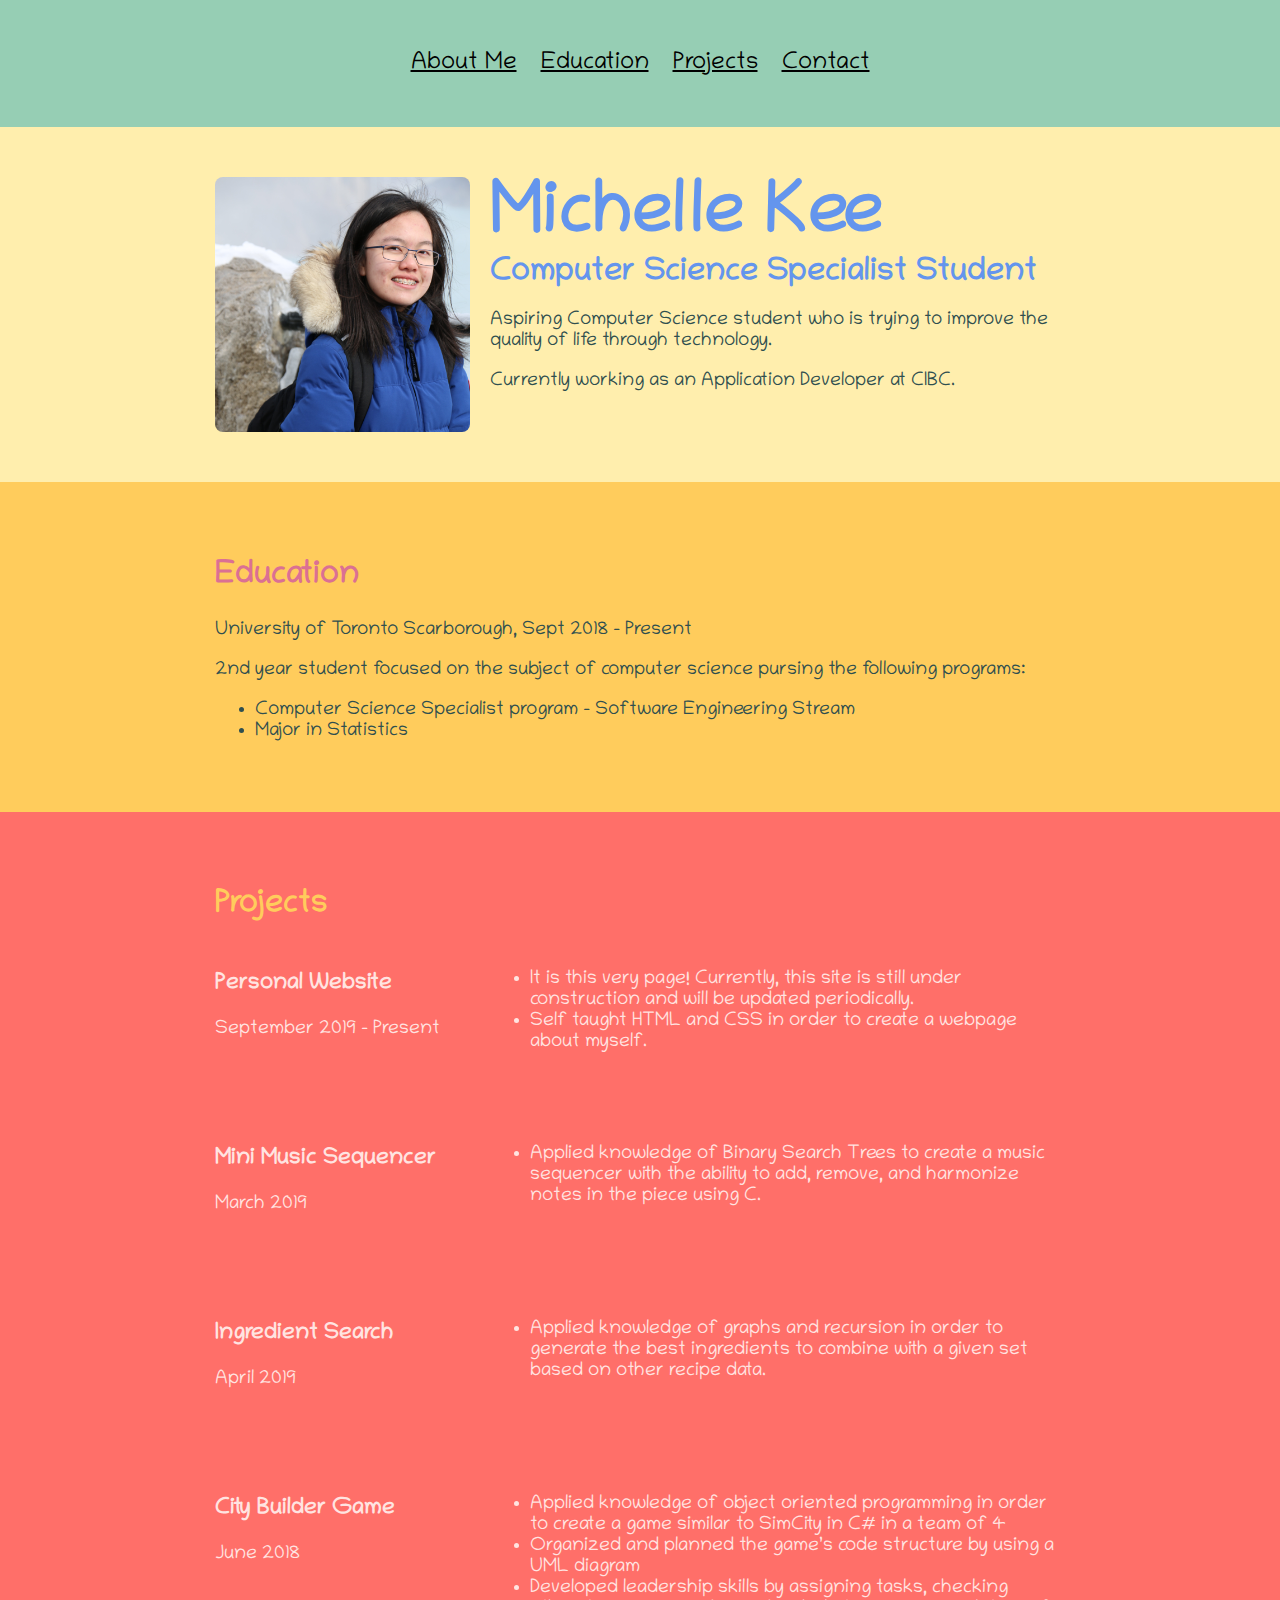
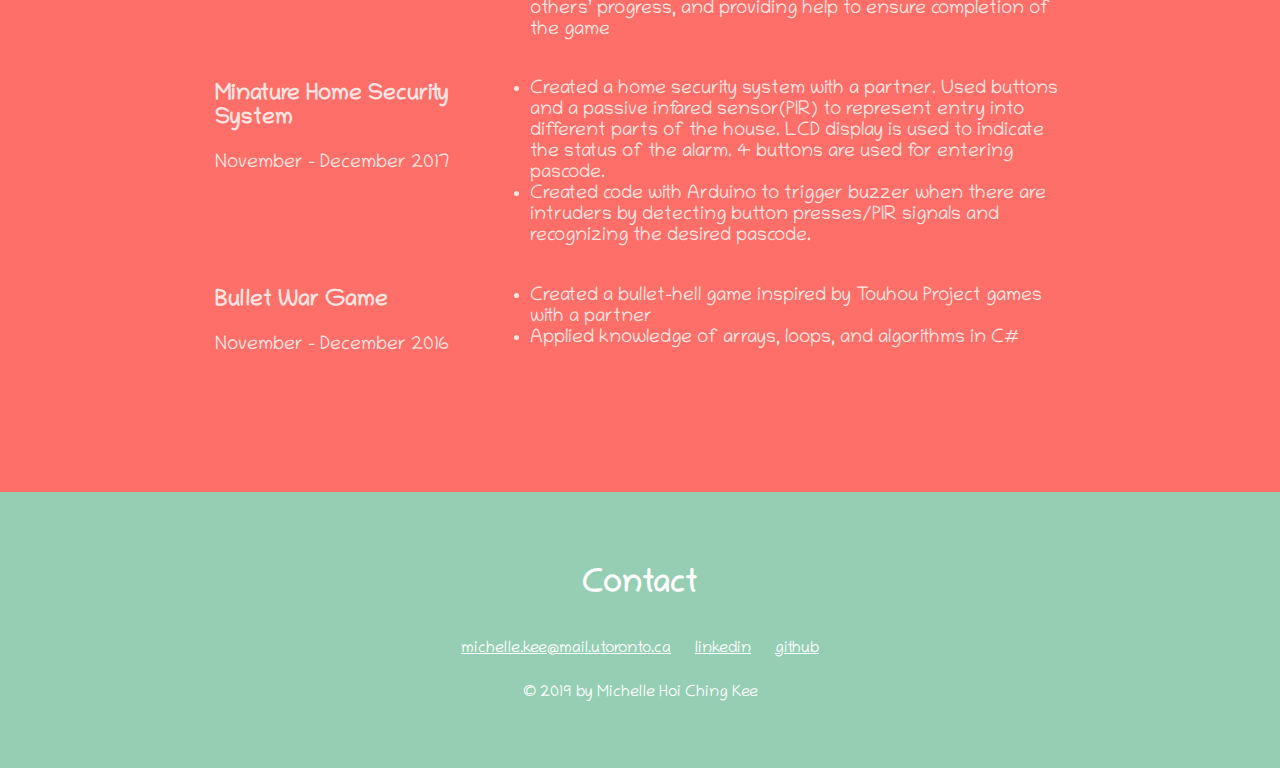
==== index.html @ d8b6e078 "Add files via upload" ====
<!doctype html>
<html lang = "en">
<head>
	<meta charset = "UTF-8">
	<meta name="viewport" content="width=device-width", "initial-scale=1.0">
	<meta name ="description" content="Michelle Kee portfolio">
	<title>Michelle Kee Portfolio</title>
	<link href="https://fonts.googleapis.com/css?family=Chilanka&display=swap" rel="stylesheet">
	<link rel="stylesheet" href="css/styles.css">
</head>
<body>
	<nav>
		<div class="webcontent">
			<a href="#about">About Me</a>
			<a href="#edu">Education</a>
			<a href="#projects">Projects</a>
			<a href="#contact">Contact</a>
		</div>
	</nav>
	<header id="about" class="about">
		<div class="webcontent">
			<!-- About myself -->
			<img class="michelleimg col-narrow" src="images/michelle.jpg" alt="Michelle Hoi Ching Kee">
			<div class="col-wide">
				<h1>Michelle Kee</h1>
				<h2>Computer Science Specialist Student</h2>
				<p>Aspiring Computer Science student who is trying to improve the quality of life through technology.</p>
				<p>Currently working as an Application Developer at CIBC.</P>
			</div>
		</div>
	</header>

	<main>
		<!-- Education -->
		<section id="edu" class="edu">
			<div class="webcontent">
				<h2>Education</h2>
				<div class="educontent"
					<h3>University of Toronto Scarborough, Sept 2018 - Present</h3>
					<p>2nd year student focused on the subject of computer science pursing the following programs:</p>
					<ul>
						<li>Computer Science Specialist program - Software Engineering Stream</li>
						<li>Major in Statistics</li>
					</ul>
				</div>
			</div>
		</section>
		<!-- Projects -->
		<section id="projects" class="projects">
			<div class="webcontent projects">
				<h2>Projects</h2>
				<div class ="projectscontent">
					<div class="col-narrow">
						<h3>Personal Website</h3>
						<p>September 2019 - Present</p>
				  </div>
					<div class="col-wide">
						<ul>
							<li>It is this very page! Currently, this site is still under construction and will be updated periodically.</li>
							<li>Self taught HTML and CSS in order to create a webpage about myself.</li>
						</ul>
				  </div>

					<div class="col-narrow">
						<h3>Mini Music Sequencer</h3>
						<p> March 2019</p>
					</div>
					<div class="col-wide">
						<ul>
							<li>Applied knowledge of Binary Search Trees to create a music sequencer with the ability to add, remove, and harmonize notes in the piece using C.</li>
						</ul>
					</div>

					<div class="col-narrow">
						<h3>Ingredient Search</h3>
						<p> April 2019</p>
					</div>
					<div class="col-wide">
						<ul>
							<li>Applied knowledge of graphs and recursion in order to generate the best ingredients to combine with a given set based on other recipe data.</li>
						</ul>
					</div>

					<div class="col-narrow">
						<h3>City Builder Game</h3>
						<p>June 2018</p>
				  </div>
					<div class="col-wide">
						<ul>
							<li>Applied knowledge of object oriented programming in order to create a game similar to SimCity in C# in a team of 4</li>
							<li>Organized and planned the game’s code structure by using a UML diagram</li>
							<li>Developed leadership skills by assigning tasks, checking others’ progress, and providing help to ensure completion of the game</li>
						</ul>
					</div>

					<div class="col-narrow">
						<h3>Minature Home Security System</h3>
						<p>November - December 2017</p>
					</div>
					<div class="col-wide">
						<ul>
							<li>Created a home security system with a partner. Used buttons and a passive infared
								sensor(PIR) to represent entry into different parts of the house. LCD display
								is used to indicate the status of the alarm. 4 buttons are used for entering pascode.</li>
							<li>Created code with Arduino to trigger buzzer when there are intruders by
								detecting button presses/PIR signals and recognizing the desired pascode. </li>
						</ul>
					</div>

					<div class="col-narrow">
						<h3>Bullet War Game</h3>
						<p>November - December 2016</p>
					</div>
					<div class="col-wide">
						<ul>
							<li>Created a bullet-hell game inspired by Touhou Project games with a partner</li>
							<li>Applied knowledge of arrays, loops, and algorithms in C#</li>
						</ul>
				  </div>
				</div>
			</div>
		</section>
	</main>
		<!-- Footer -->
		<footer id="contact" class="contact">
			<div class="webcontent">
				<h2> Contact</h2>
				<!-- Social Media -->
				<div class="contact">
					<a href="mailto:email@example.com">michelle.kee@mail.utoronto.ca</a>
					<a href="https://www.linkedin.com/in/mkee/" target="_blank">linkedin</a>
					<a href="https://github.com/Tokibun" target="_blank">github</a>
				</div>
				<p>&copy; 2019 by Michelle Hoi Ching Kee</p>
			</div>
		</footer>

</body>
</html>
---- css/styles.css ----
/*Border box fix*/
html{
  box-sizing: border-box;
}
*, *:before, *:after{
  box-sizing: inherit;
}
/*Body*/
body{
  font-family: 'Chilanka', cursive;
  color: darkslategray;
  margin: 0px auto;
}
/*General Webpage Contents*/
.webcontent{
  max-width: 950px;
  margin: 0px auto;
  padding: 50px;
  overflow: auto;
}
.col-narrow{
  width: 30%;
  float: left;
  min-height: 175px;
}
.col-wide{
  width: 70%;
  float: left;
  padding-left: 20px;
  min-height: 175px;
}
/*Navigation Bar and Footer*/
nav, footer{
  background: #96ceb4;
  color: white;
  text-align: center;
}
nav a{
  color: black;
  padding: 10px;
  font-size: 150%;
}
/*About Section*/
.michelleimg{
  border-radius: 8px;
}
.about{
  background: #ffeead;
}
.about h1, .about h2{
  color: cornflowerblue;
  margin: 0;
}
.about p{
  font-size: 120%;
}
/*Education Sectoin*/
.edu{
  background: #ffcc5c;
}
.educontent{
  font-size: 120%;
}
.edu h2{
  color:palevioletred;
}
/*Project Section*/
.projects{
  background: #ff6f69;
}
.projects h2{
  color: #ffcc5c;
}
.projectscontent{
  color: mistyrose;
  font-size: 120%;
}
/*Contact Section*/
.contact a{
  padding: 10px;
  display: inline-block;
  color: white;
}
/*General*/
h1{
  font-size: 450%;
}
h2{
  font-size: 200%;
}
/*Links*/
a{
  color: lightblue;
}
a:hover{
  text-decoration: none;
  color: crimson;
}
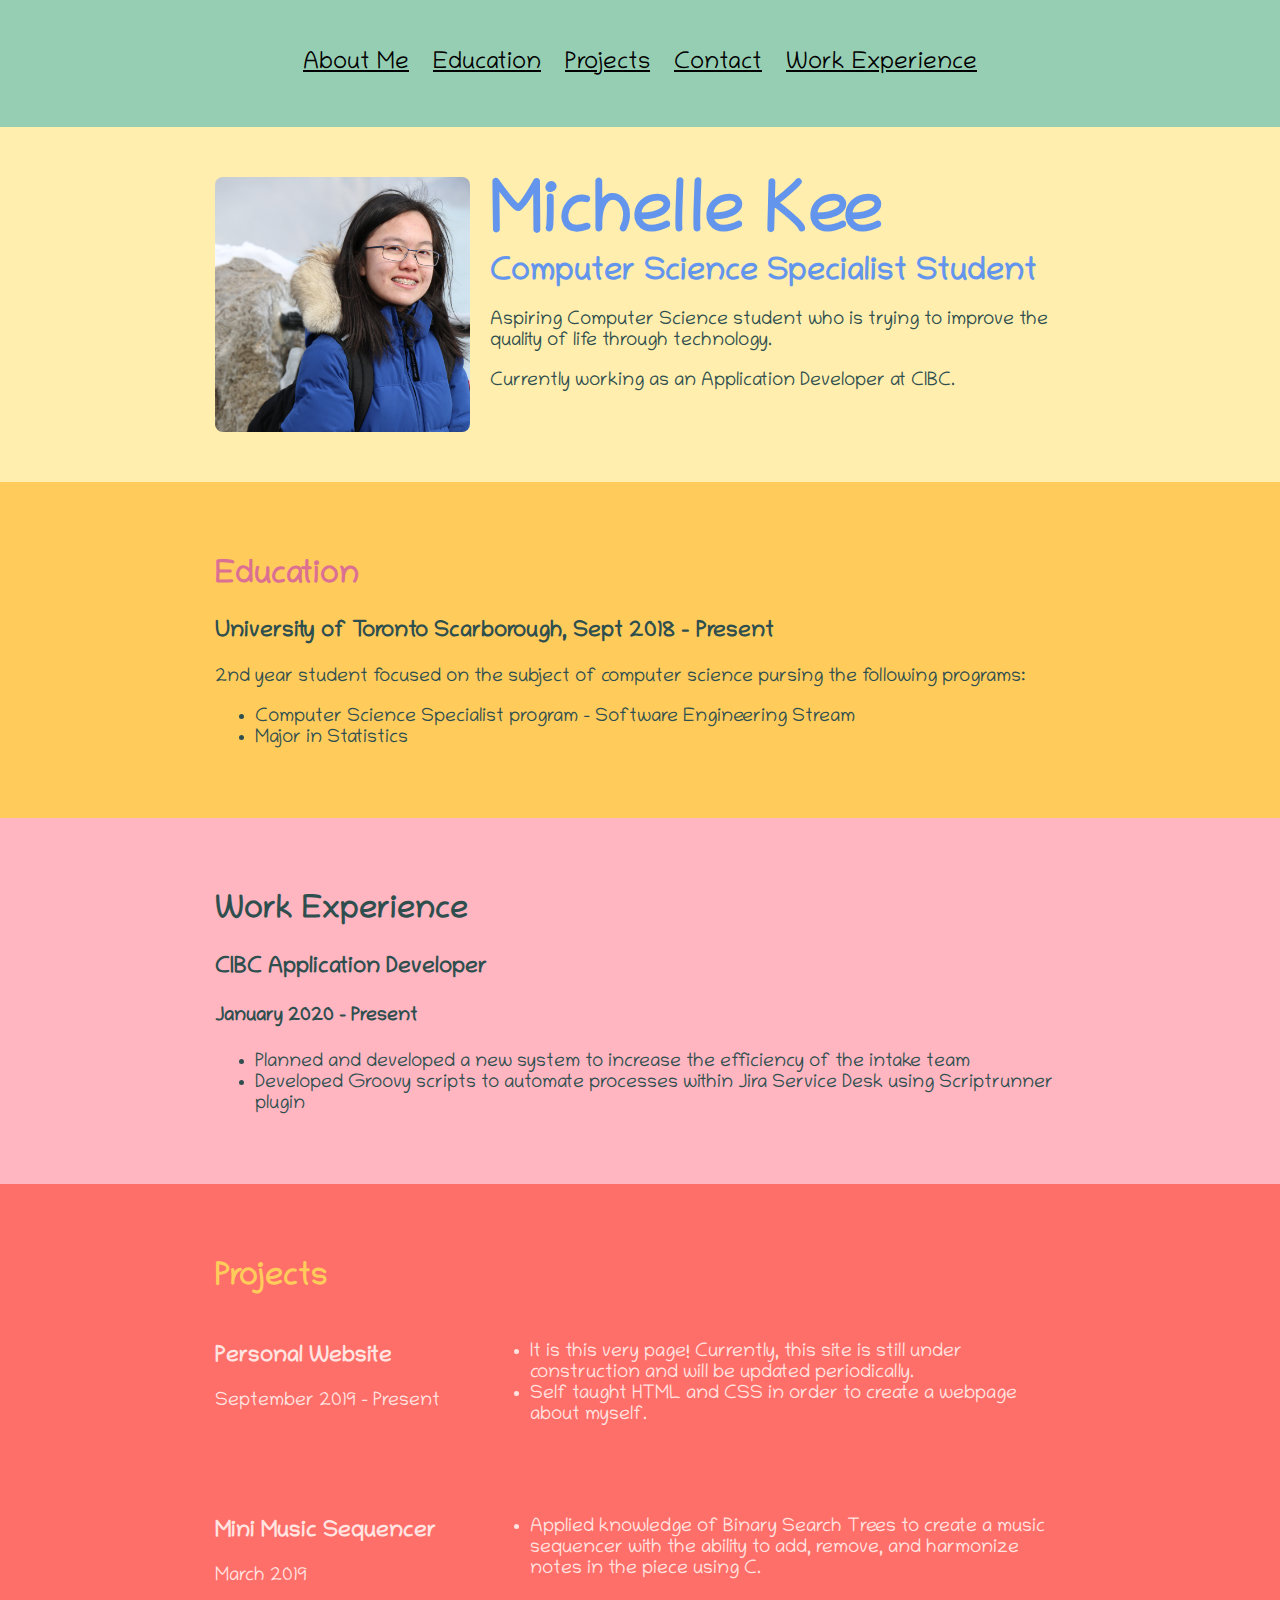
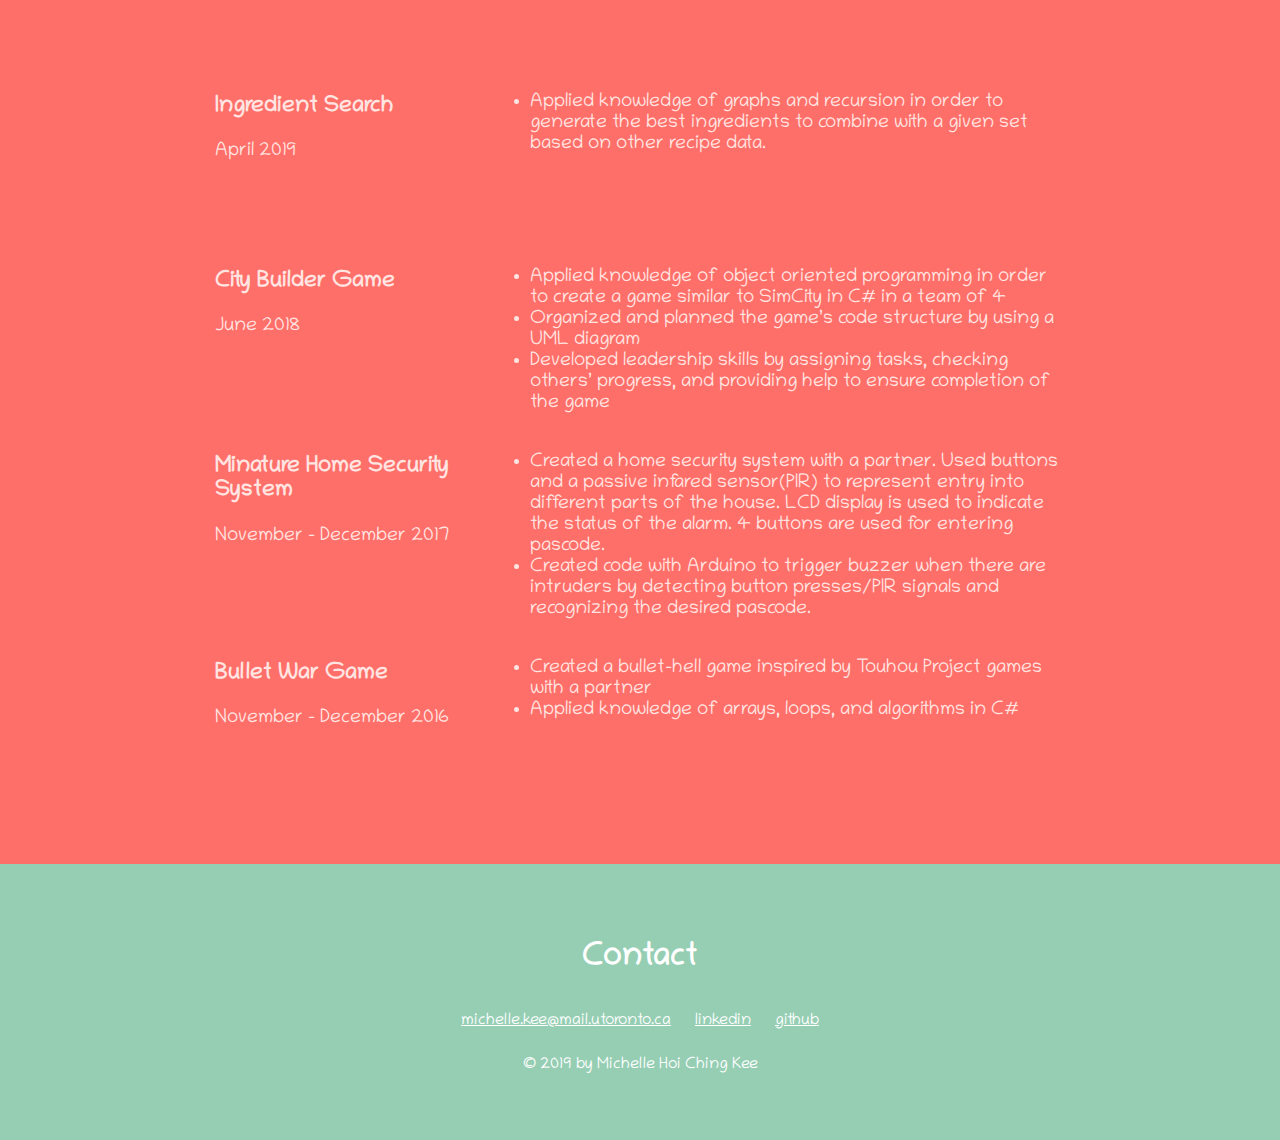
==== commit 1014e88a: "Added education section, fixed email." ====
--- a/index.html
+++ b/index.html
@@ -15,6 +15,7 @@
 			<a href="#edu">Education</a>
 			<a href="#projects">Projects</a>
 			<a href="#contact">Contact</a>
+			<a href="#experience">Work Experience</a>
 		</div>
 	</nav>
 	<header id="about" class="about">
@@ -35,7 +36,7 @@
 		<section id="edu" class="edu">
 			<div class="webcontent">
 				<h2>Education</h2>
-				<div class="educontent"
+				<div class="educontent">
 					<h3>University of Toronto Scarborough, Sept 2018 - Present</h3>
 					<p>2nd year student focused on the subject of computer science pursing the following programs:</p>
 					<ul>
@@ -45,6 +46,21 @@
 				</div>
 			</div>
 		</section>
+
+		<section id="experience" class="experience">
+			<div class="webcontent">
+				<h2>Work Experience</h2>
+				<div class="expcontent">
+					<h3>CIBC Application Developer</h3>
+					<h4>January 2020 - Present</h4>
+					<ul>
+						<li>Planned and developed a new system to increase the efficiency of the intake team</li>
+						<li>Developed Groovy scripts to automate processes within Jira Service Desk using Scriptrunner plugin</li>
+					</ul>
+				</div>
+			</div>
+		</section>
+
 		<!-- Projects -->
 		<section id="projects" class="projects">
 			<div class="webcontent projects">
@@ -127,7 +143,7 @@
 				<h2> Contact</h2>
 				<!-- Social Media -->
 				<div class="contact">
-					<a href="mailto:email@example.com">michelle.kee@mail.utoronto.ca</a>
+					<a href="mailto:michelle.kee@mail.utoronto.ca">michelle.kee@mail.utoronto.ca</a>
 					<a href="https://www.linkedin.com/in/mkee/" target="_blank">linkedin</a>
 					<a href="https://github.com/Tokibun" target="_blank">github</a>
 				</div>
--- a/css/styles.css
+++ b/css/styles.css
@@ -54,7 +54,7 @@
 .about p{
   font-size: 120%;
 }
-/*Education Sectoin*/
+/*Education Section*/
 .edu{
   background: #ffcc5c;
 }
@@ -63,6 +63,14 @@
 }
 .edu h2{
   color:palevioletred;
+}
+/*Work Experience Section*/
+.expcontent{
+  font-size: 120%;
+}
+.experience{
+  /*background: #96ceb4;*/
+  background: lightpink;
 }
 /*Project Section*/
 .projects{
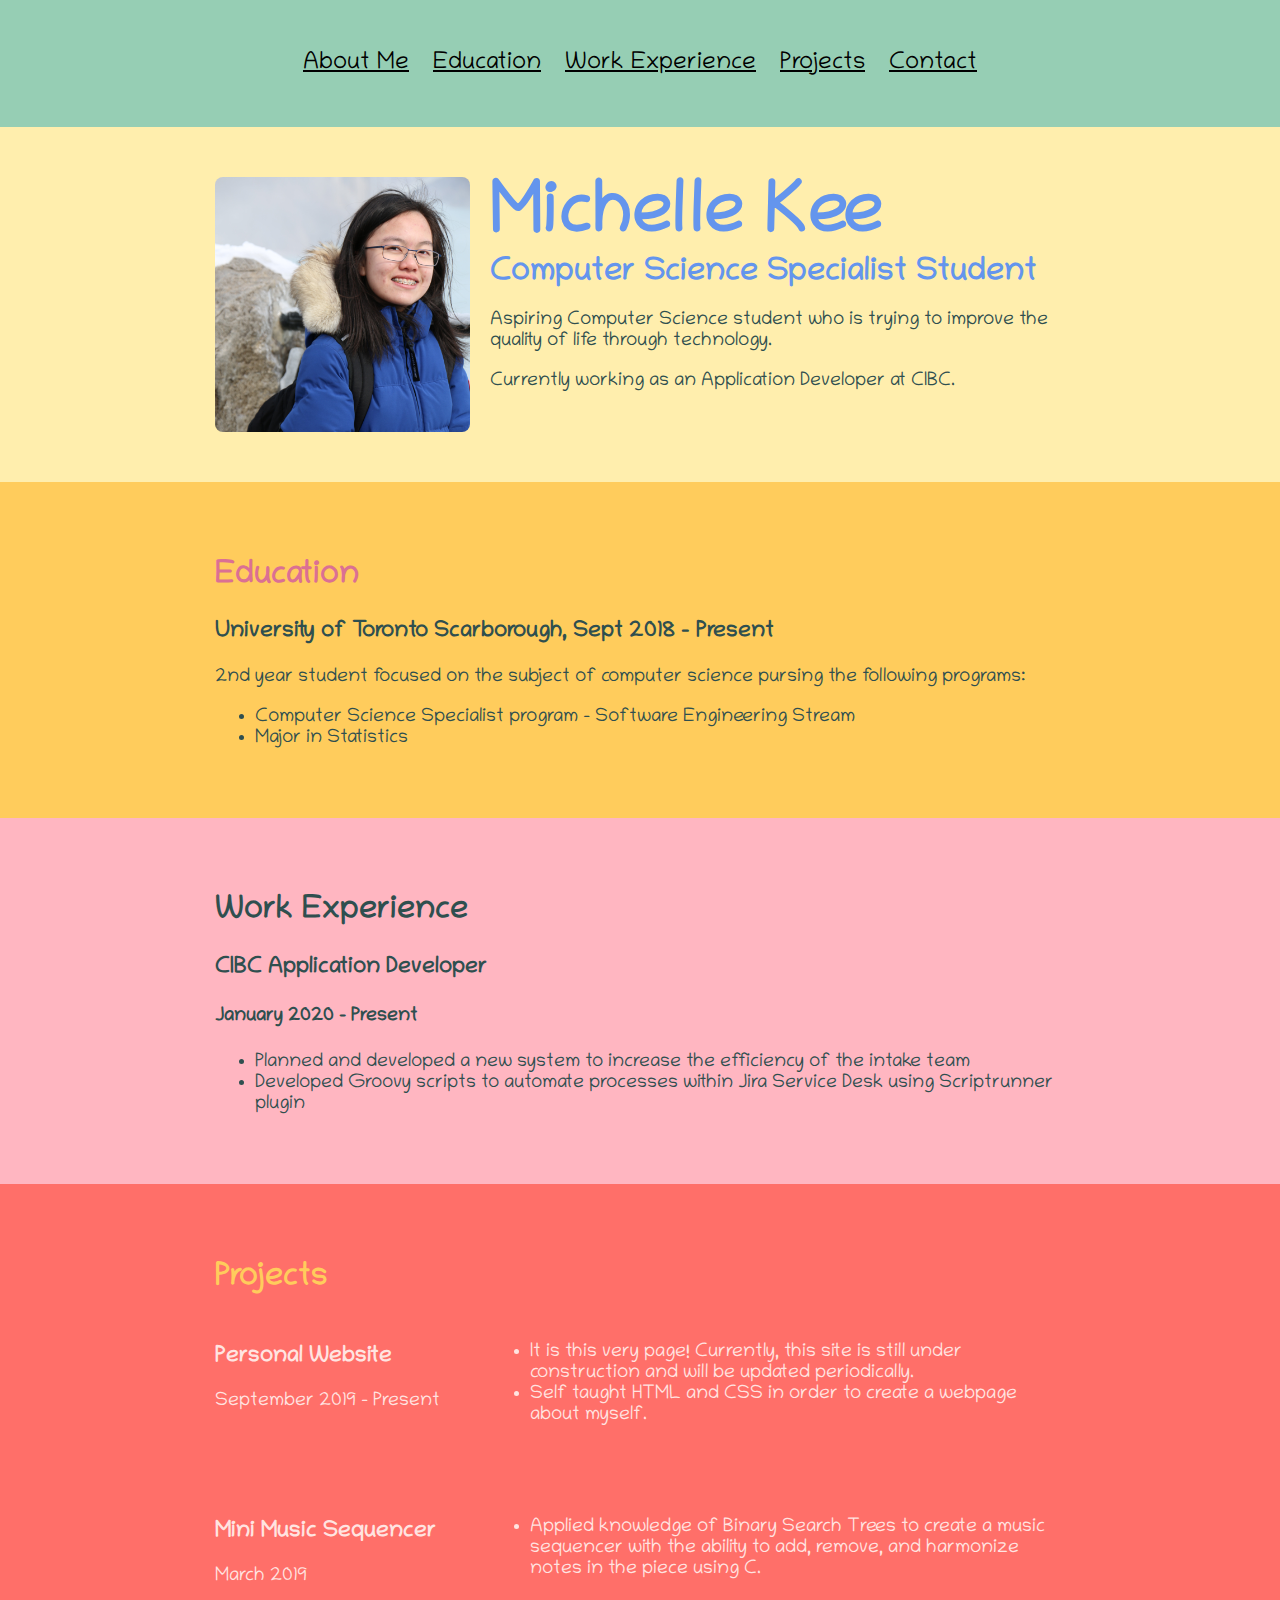
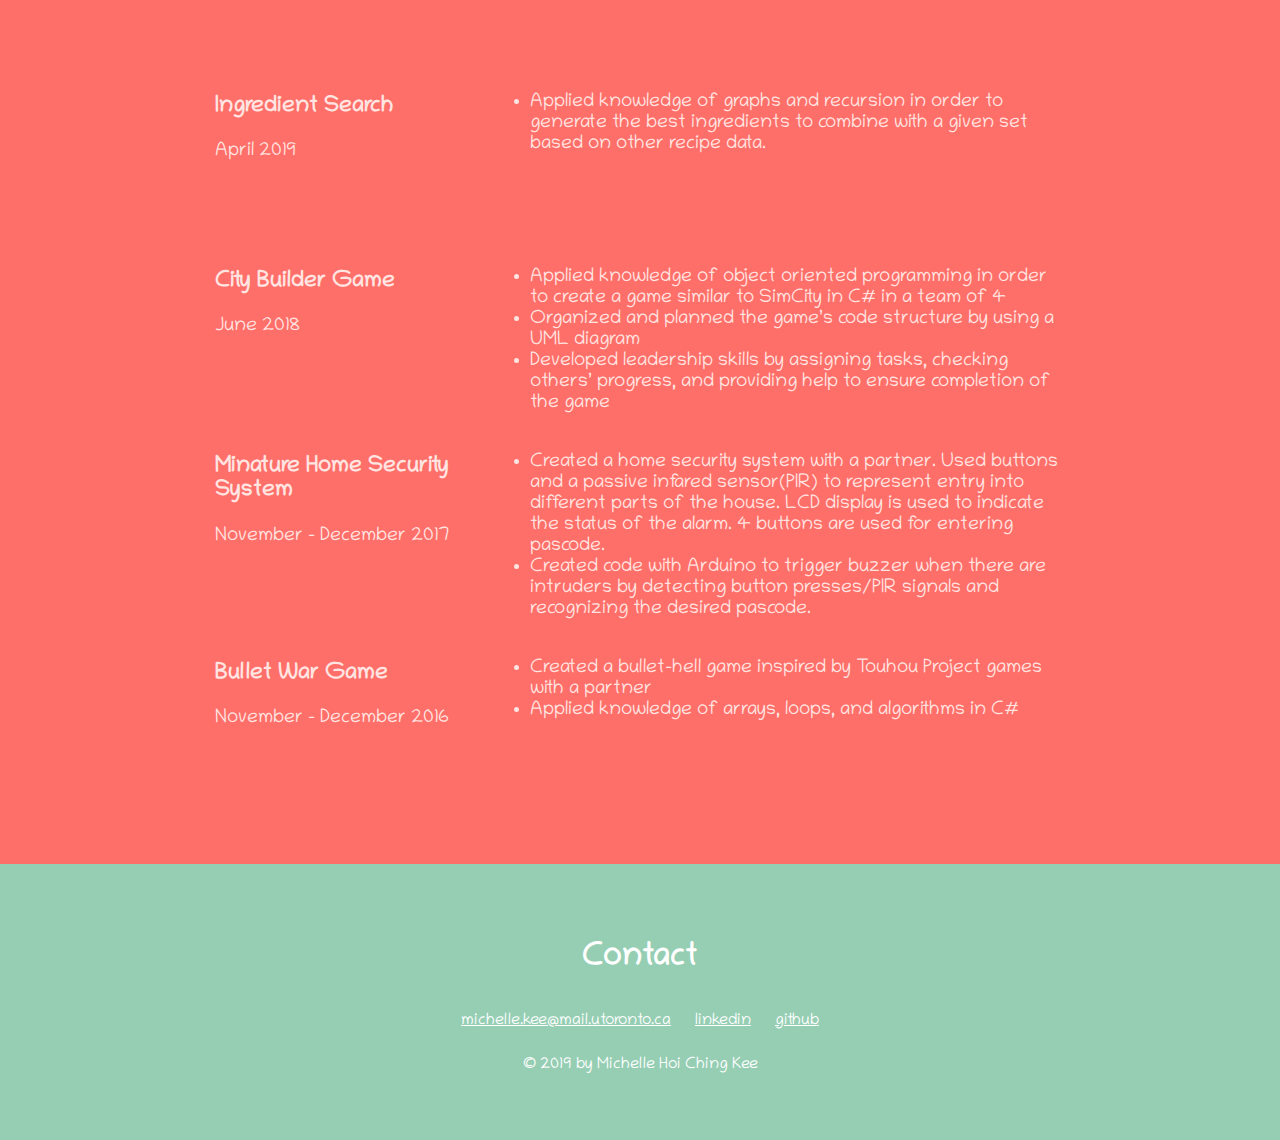
==== commit 5cf1e81b: "Changed position of work exp header link" ====
--- a/index.html
+++ b/index.html
@@ -13,9 +13,9 @@
 		<div class="webcontent">
 			<a href="#about">About Me</a>
 			<a href="#edu">Education</a>
+			<a href="#experience">Work Experience</a>
 			<a href="#projects">Projects</a>
 			<a href="#contact">Contact</a>
-			<a href="#experience">Work Experience</a>
 		</div>
 	</nav>
 	<header id="about" class="about">
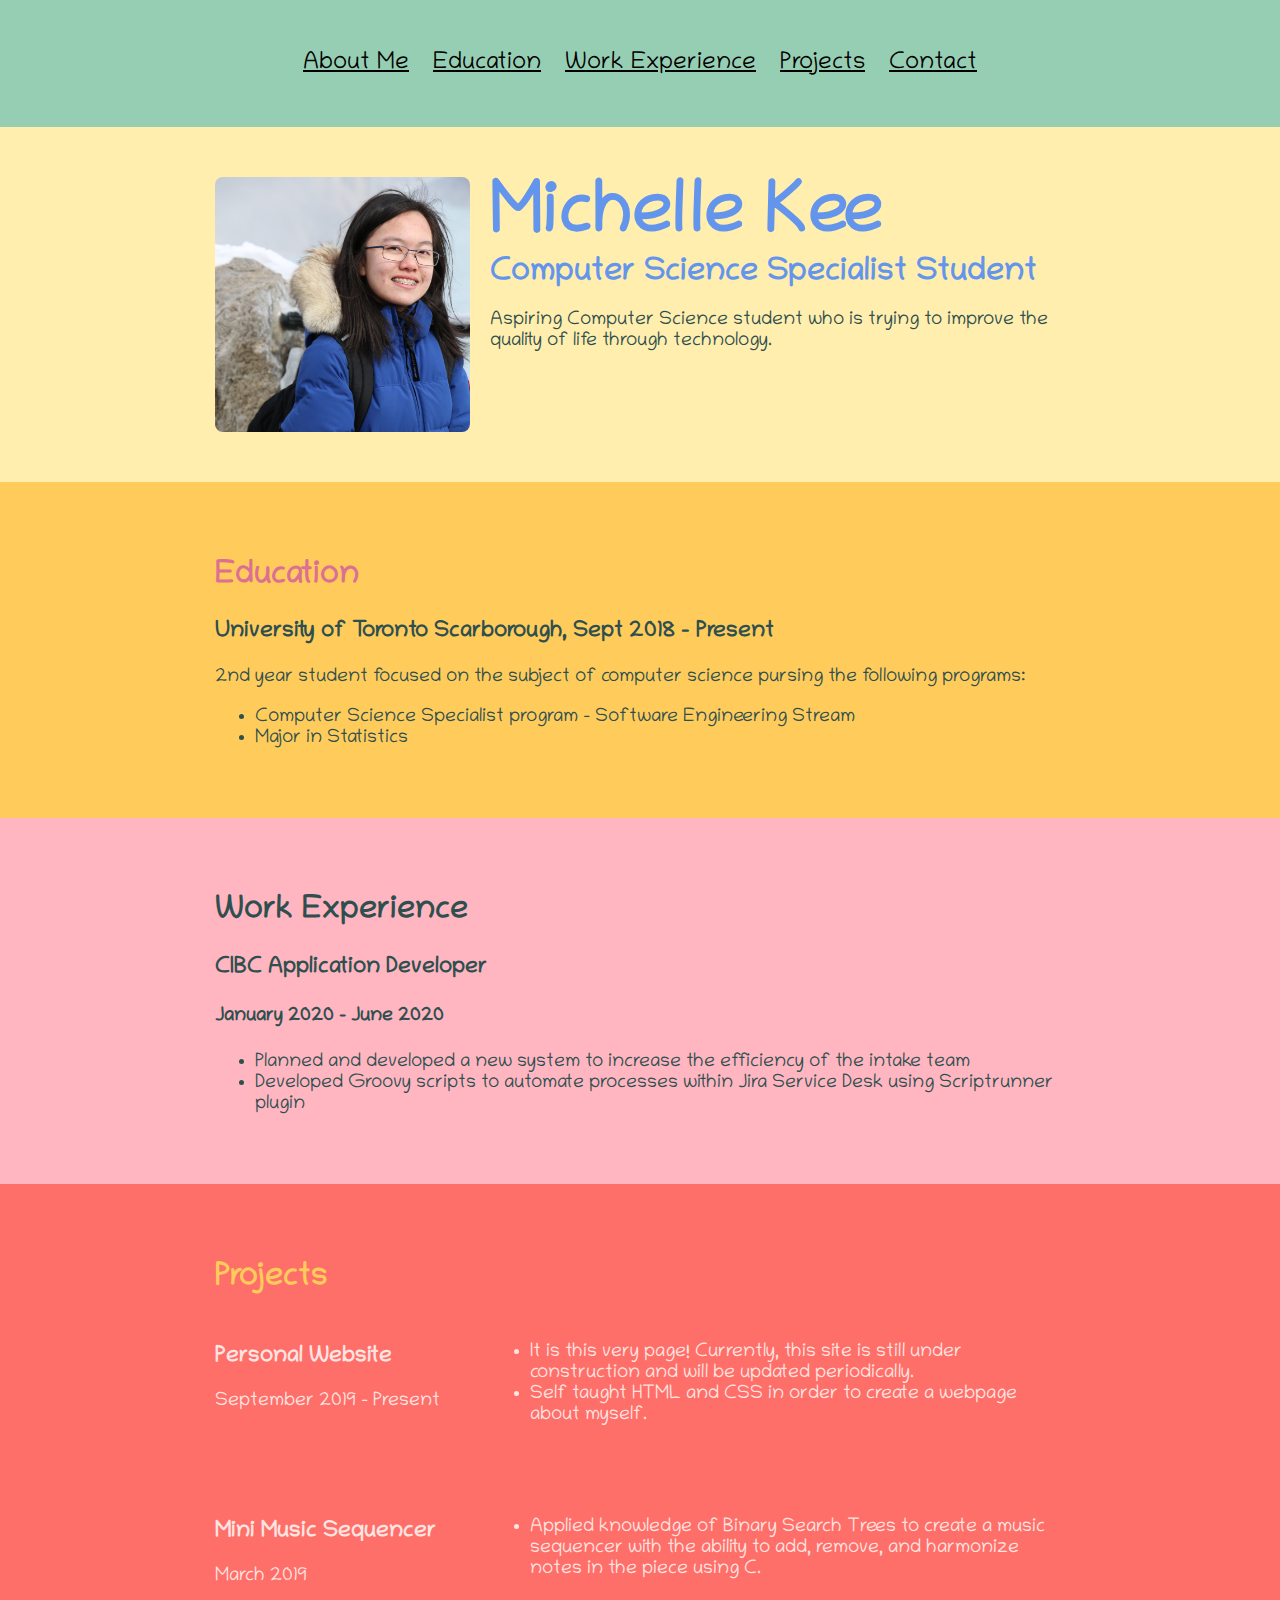
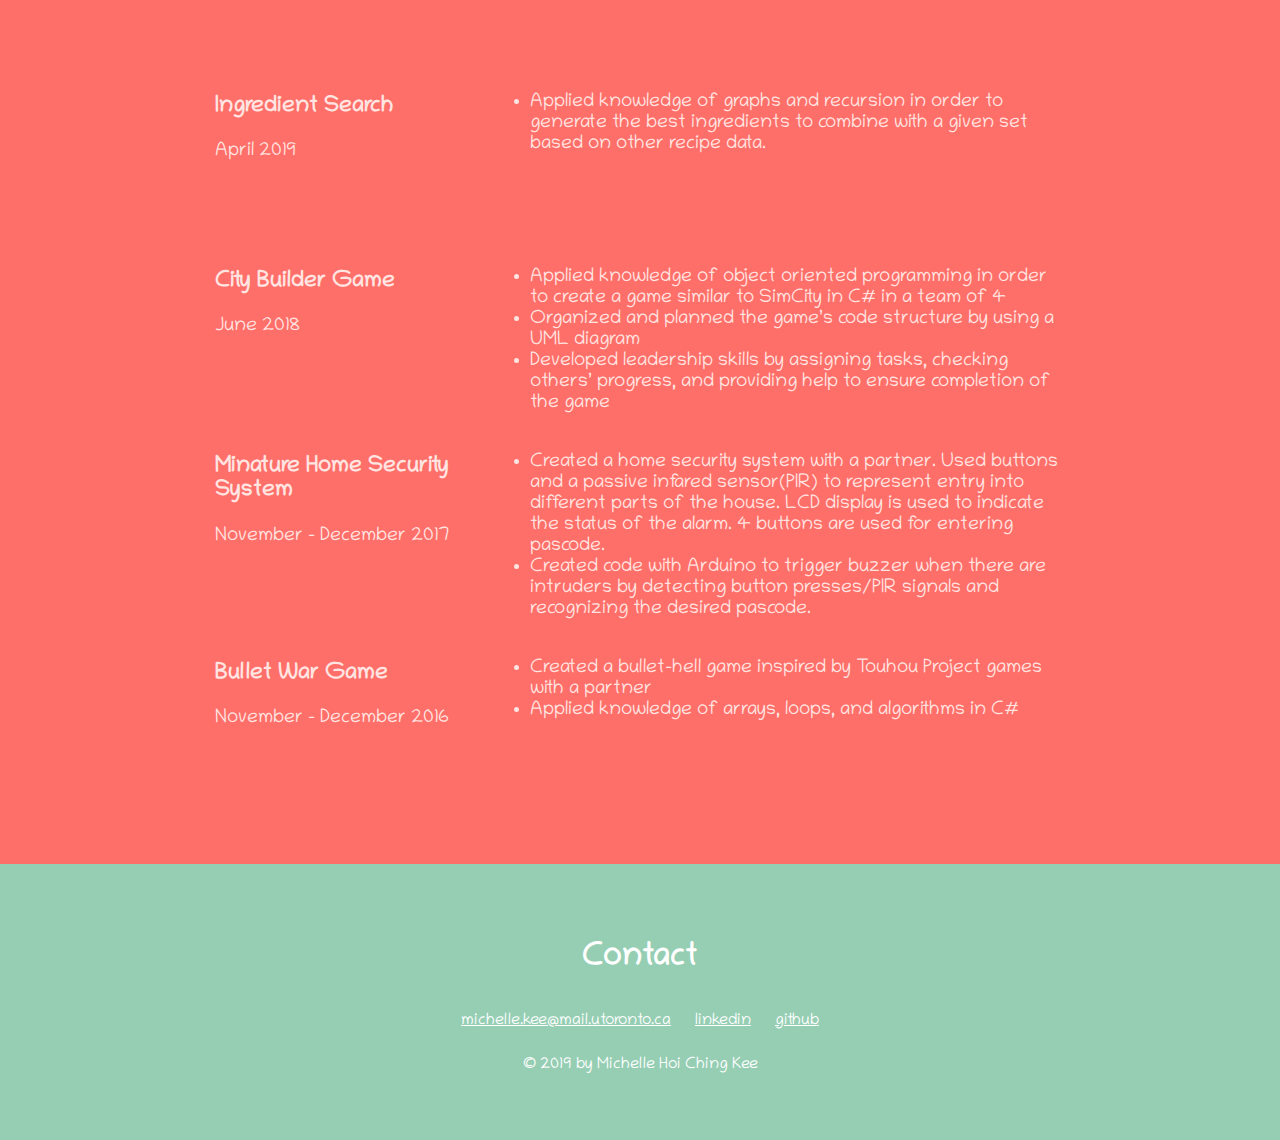
==== commit 448c5dab: "Updated work experience" ====
--- a/index.html
+++ b/index.html
@@ -26,7 +26,7 @@
 				<h1>Michelle Kee</h1>
 				<h2>Computer Science Specialist Student</h2>
 				<p>Aspiring Computer Science student who is trying to improve the quality of life through technology.</p>
-				<p>Currently working as an Application Developer at CIBC.</P>
+				<p></P>
 			</div>
 		</div>
 	</header>
@@ -52,7 +52,7 @@
 				<h2>Work Experience</h2>
 				<div class="expcontent">
 					<h3>CIBC Application Developer</h3>
-					<h4>January 2020 - Present</h4>
+					<h4>January 2020 - June 2020</h4>
 					<ul>
 						<li>Planned and developed a new system to increase the efficiency of the intake team</li>
 						<li>Developed Groovy scripts to automate processes within Jira Service Desk using Scriptrunner plugin</li>
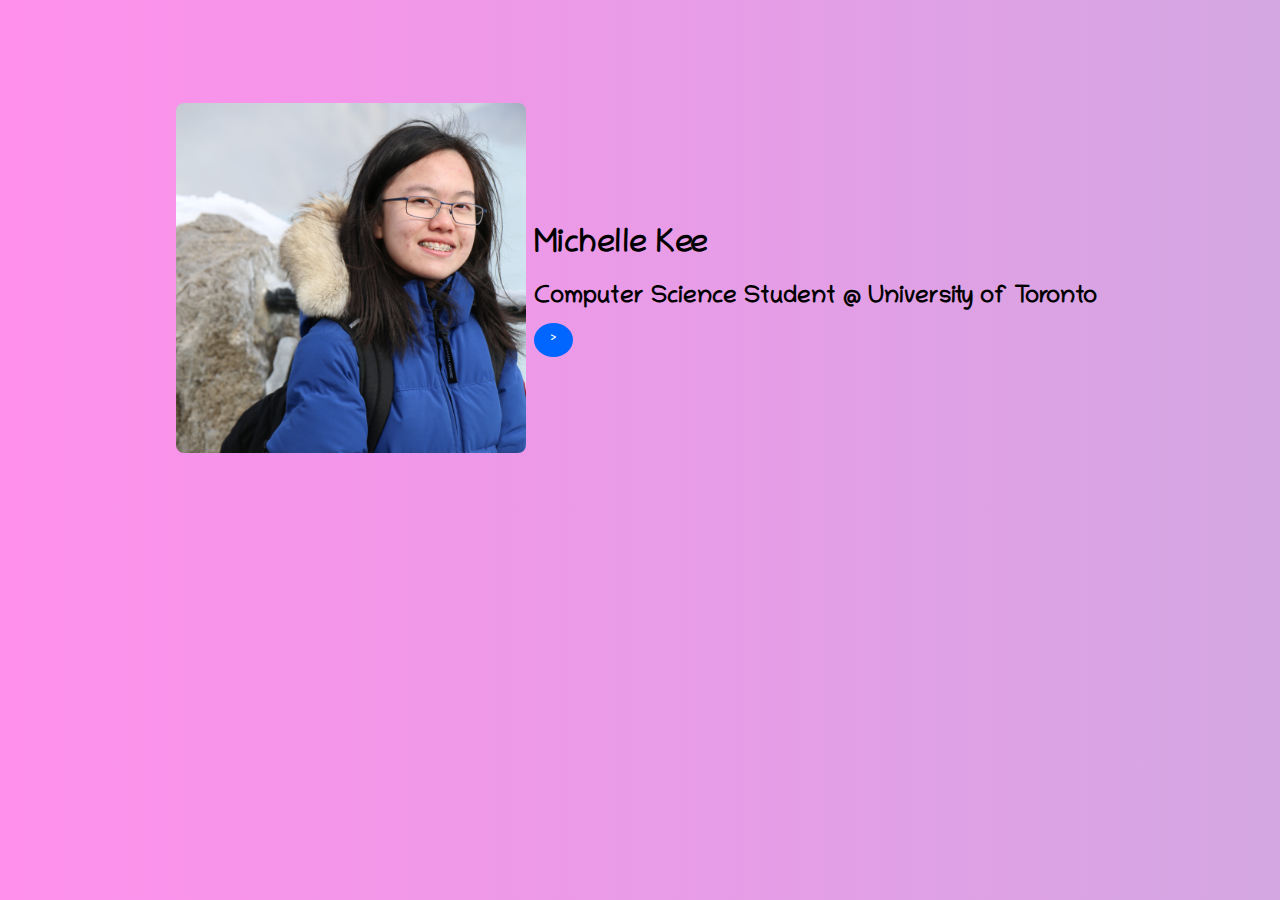
==== commit e5263b66: "Added home page to website." ====
--- a/index.html
+++ b/index.html
@@ -1,155 +1,24 @@
-<!doctype html>
-<html lang = "en">
-<head>
-	<meta charset = "UTF-8">
-	<meta name="viewport" content="width=device-width", "initial-scale=1.0">
-	<meta name ="description" content="Michelle Kee portfolio">
-	<title>Michelle Kee Portfolio</title>
-	<link href="https://fonts.googleapis.com/css?family=Chilanka&display=swap" rel="stylesheet">
-	<link rel="stylesheet" href="css/styles.css">
-</head>
-<body>
-	<nav>
-		<div class="webcontent">
-			<a href="#about">About Me</a>
-			<a href="#edu">Education</a>
-			<a href="#experience">Work Experience</a>
-			<a href="#projects">Projects</a>
-			<a href="#contact">Contact</a>
-		</div>
-	</nav>
-	<header id="about" class="about">
-		<div class="webcontent">
-			<!-- About myself -->
-			<img class="michelleimg col-narrow" src="images/michelle.jpg" alt="Michelle Hoi Ching Kee">
-			<div class="col-wide">
-				<h1>Michelle Kee</h1>
-				<h2>Computer Science Specialist Student</h2>
-				<p>Aspiring Computer Science student who is trying to improve the quality of life through technology.</p>
-				<p></P>
-			</div>
-		</div>
-	</header>
-
-	<main>
-		<!-- Education -->
-		<section id="edu" class="edu">
-			<div class="webcontent">
-				<h2>Education</h2>
-				<div class="educontent">
-					<h3>University of Toronto Scarborough, Sept 2018 - Present</h3>
-					<p>2nd year student focused on the subject of computer science pursing the following programs:</p>
-					<ul>
-						<li>Computer Science Specialist program - Software Engineering Stream</li>
-						<li>Major in Statistics</li>
-					</ul>
-				</div>
-			</div>
-		</section>
-
-		<section id="experience" class="experience">
-			<div class="webcontent">
-				<h2>Work Experience</h2>
-				<div class="expcontent">
-					<h3>CIBC Application Developer</h3>
-					<h4>January 2020 - June 2020</h4>
-					<ul>
-						<li>Planned and developed a new system to increase the efficiency of the intake team</li>
-						<li>Developed Groovy scripts to automate processes within Jira Service Desk using Scriptrunner plugin</li>
-					</ul>
-				</div>
-			</div>
-		</section>
-
-		<!-- Projects -->
-		<section id="projects" class="projects">
-			<div class="webcontent projects">
-				<h2>Projects</h2>
-				<div class ="projectscontent">
-					<div class="col-narrow">
-						<h3>Personal Website</h3>
-						<p>September 2019 - Present</p>
-				  </div>
-					<div class="col-wide">
-						<ul>
-							<li>It is this very page! Currently, this site is still under construction and will be updated periodically.</li>
-							<li>Self taught HTML and CSS in order to create a webpage about myself.</li>
-						</ul>
-				  </div>
-
-					<div class="col-narrow">
-						<h3>Mini Music Sequencer</h3>
-						<p> March 2019</p>
-					</div>
-					<div class="col-wide">
-						<ul>
-							<li>Applied knowledge of Binary Search Trees to create a music sequencer with the ability to add, remove, and harmonize notes in the piece using C.</li>
-						</ul>
-					</div>
-
-					<div class="col-narrow">
-						<h3>Ingredient Search</h3>
-						<p> April 2019</p>
-					</div>
-					<div class="col-wide">
-						<ul>
-							<li>Applied knowledge of graphs and recursion in order to generate the best ingredients to combine with a given set based on other recipe data.</li>
-						</ul>
-					</div>
-
-					<div class="col-narrow">
-						<h3>City Builder Game</h3>
-						<p>June 2018</p>
-				  </div>
-					<div class="col-wide">
-						<ul>
-							<li>Applied knowledge of object oriented programming in order to create a game similar to SimCity in C# in a team of 4</li>
-							<li>Organized and planned the game’s code structure by using a UML diagram</li>
-							<li>Developed leadership skills by assigning tasks, checking others’ progress, and providing help to ensure completion of the game</li>
-						</ul>
-					</div>
-
-					<div class="col-narrow">
-						<h3>Minature Home Security System</h3>
-						<p>November - December 2017</p>
-					</div>
-					<div class="col-wide">
-						<ul>
-							<li>Created a home security system with a partner. Used buttons and a passive infared
-								sensor(PIR) to represent entry into different parts of the house. LCD display
-								is used to indicate the status of the alarm. 4 buttons are used for entering pascode.</li>
-							<li>Created code with Arduino to trigger buzzer when there are intruders by
-								detecting button presses/PIR signals and recognizing the desired pascode. </li>
-						</ul>
-					</div>
-
-					<div class="col-narrow">
-						<h3>Bullet War Game</h3>
-						<p>November - December 2016</p>
-					</div>
-					<div class="col-wide">
-						<ul>
-							<li>Created a bullet-hell game inspired by Touhou Project games with a partner</li>
-							<li>Applied knowledge of arrays, loops, and algorithms in C#</li>
-						</ul>
-				  </div>
-				</div>
-			</div>
-		</section>
-	</main>
-		<!-- Footer -->
-		<footer id="contact" class="contact">
-			<div class="webcontent">
-				<h2> Contact</h2>
-				<!-- Social Media -->
-				<div class="contact">
-					<a href="mailto:michelle.kee@mail.utoronto.ca">michelle.kee@mail.utoronto.ca</a>
-					<a href="https://www.linkedin.com/in/mkee/" target="_blank">linkedin</a>
-					<a href="https://github.com/Tokibun" target="_blank">github</a>
-				</div>
-				<p>&copy; 2019 by Michelle Hoi Ching Kee</p>
-			</div>
-		</footer>
-
-</body>
-</html>
+<!DOCTYPE html>
+<html lang="en">
+<head>
+    <meta charset="UTF-8">
+    <meta name="viewport" content="width=device-width" initial-scale="1.0">
+    <meta name ="description" content="Michelle Kee portfolio">
+    <title>Michelle Kee</title>
+    <link href="https://fonts.googleapis.com/css?family=Chilanka&display=swap" rel="stylesheet">
+    <link rel="stylesheet" href="css/home.css">
+</head>
+<body class="home">
+<div class="picContainer">
+    <img class="picture" src="images/michelle.jpg" alt="Michelle Hoi Ching Kee">
+
+
+<div class="intro">
+    <h1>Michelle Kee</h1>
+    <h2>Computer Science Student @ University of Toronto</h2>
+    <a href="oldVersion.html" class="next round">&#8250;</a>
+</div>
+</div>
+
+</body>
+</html>
--- a/css/home.css
+++ b/css/home.css
@@ -0,0 +1,61 @@
+.home {
+    font-family: 'Chilanka', cursive;
+
+    background: linear-gradient(270deg, #51eac3, #ff90ec);
+    background-size: 400% 400%;
+
+    -webkit-animation: AnimationName 30s ease infinite;
+    -moz-animation: AnimationName 30s ease infinite;
+    animation: AnimationName 30s ease infinite;
+
+    display: flex;
+    flex-direction: column;
+    align-items: center;
+    justify-content: center;
+}
+
+
+.picContainer{
+    display:flex;
+    align-items: center;
+    justify-content: center;
+    height: 60vh;
+}
+
+.picture{
+    display: block;
+    /*align-items: center;*/
+    /*justify-content: center;*/
+    border-radius: 8px;
+    width: 350px;
+    min-height: 175px;
+}
+
+.intro{
+    padding: 10px 8px;
+}
+
+.next{
+    background-color: #0066ff;
+    color: white;
+    border-radius: 50%;
+    text-decoration: none;
+    padding: 8px 16px;
+}
+
+
+@-webkit-keyframes AnimationName {
+    0%{background-position:0% 50%}
+    50%{background-position:100% 50%}
+    100%{background-position:0% 50%}
+}
+@-moz-keyframes AnimationName {
+    0%{background-position:0% 50%}
+    50%{background-position:100% 50%}
+    100%{background-position:0% 50%}
+}
+@keyframes AnimationName {
+    0%{background-position:0% 50%}
+    50%{background-position:100% 50%}
+    100%{background-position:0% 50%}
+}
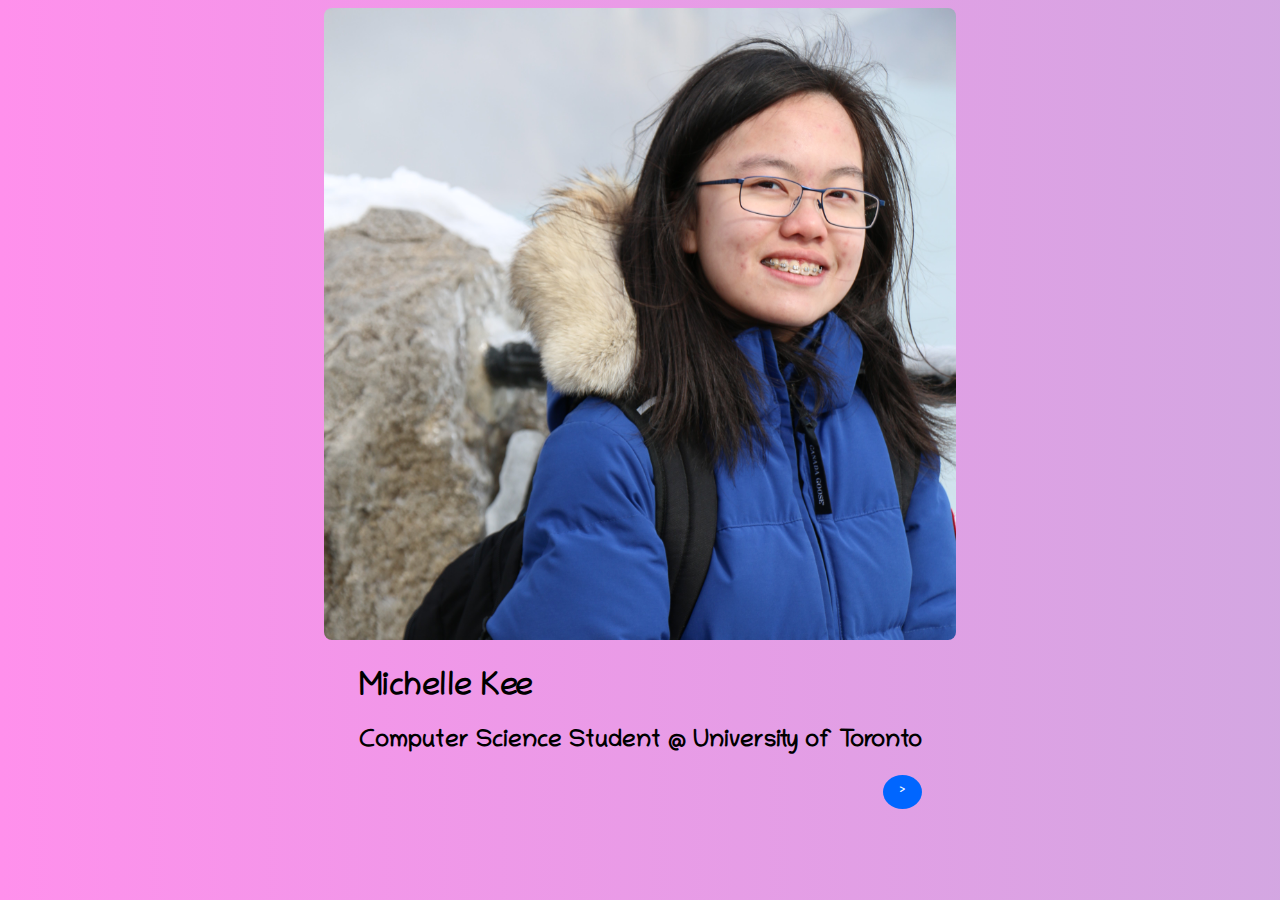
==== commit 2fdca3c5: "Updated home page CSS" ====
--- a/index.html
+++ b/index.html
@@ -11,14 +11,13 @@
 <body class="home">
 <div class="picContainer">
     <img class="picture" src="images/michelle.jpg" alt="Michelle Hoi Ching Kee">
-
+</div>
 
 <div class="intro">
     <h1>Michelle Kee</h1>
     <h2>Computer Science Student @ University of Toronto</h2>
     <a href="oldVersion.html" class="next round">&#8250;</a>
 </div>
-</div>
 
 </body>
 </html>
--- a/css/home.css
+++ b/css/home.css
@@ -16,19 +16,16 @@
 
 
 .picContainer{
-    display:flex;
-    align-items: center;
-    justify-content: center;
-    height: 60vh;
+    height: 100%;
 }
 
 .picture{
     display: block;
-    /*align-items: center;*/
-    /*justify-content: center;*/
+    margin-left: auto;
+    margin-right: auto;
     border-radius: 8px;
-    width: 350px;
-    min-height: 175px;
+    width: 50%;
+    /*min-height: 175px;*/
 }
 
 .intro{
@@ -41,6 +38,7 @@
     border-radius: 50%;
     text-decoration: none;
     padding: 8px 16px;
+    float: right;
 }
 
 
@@ -59,3 +57,13 @@
     50%{background-position:100% 50%}
     100%{background-position:0% 50%}
 }
+
+@media only screen and (max-width: 600px) {
+    .home{
+        font-size: 0.5em;
+    }
+    .picture{
+        width: 60%;
+    }
+
+}